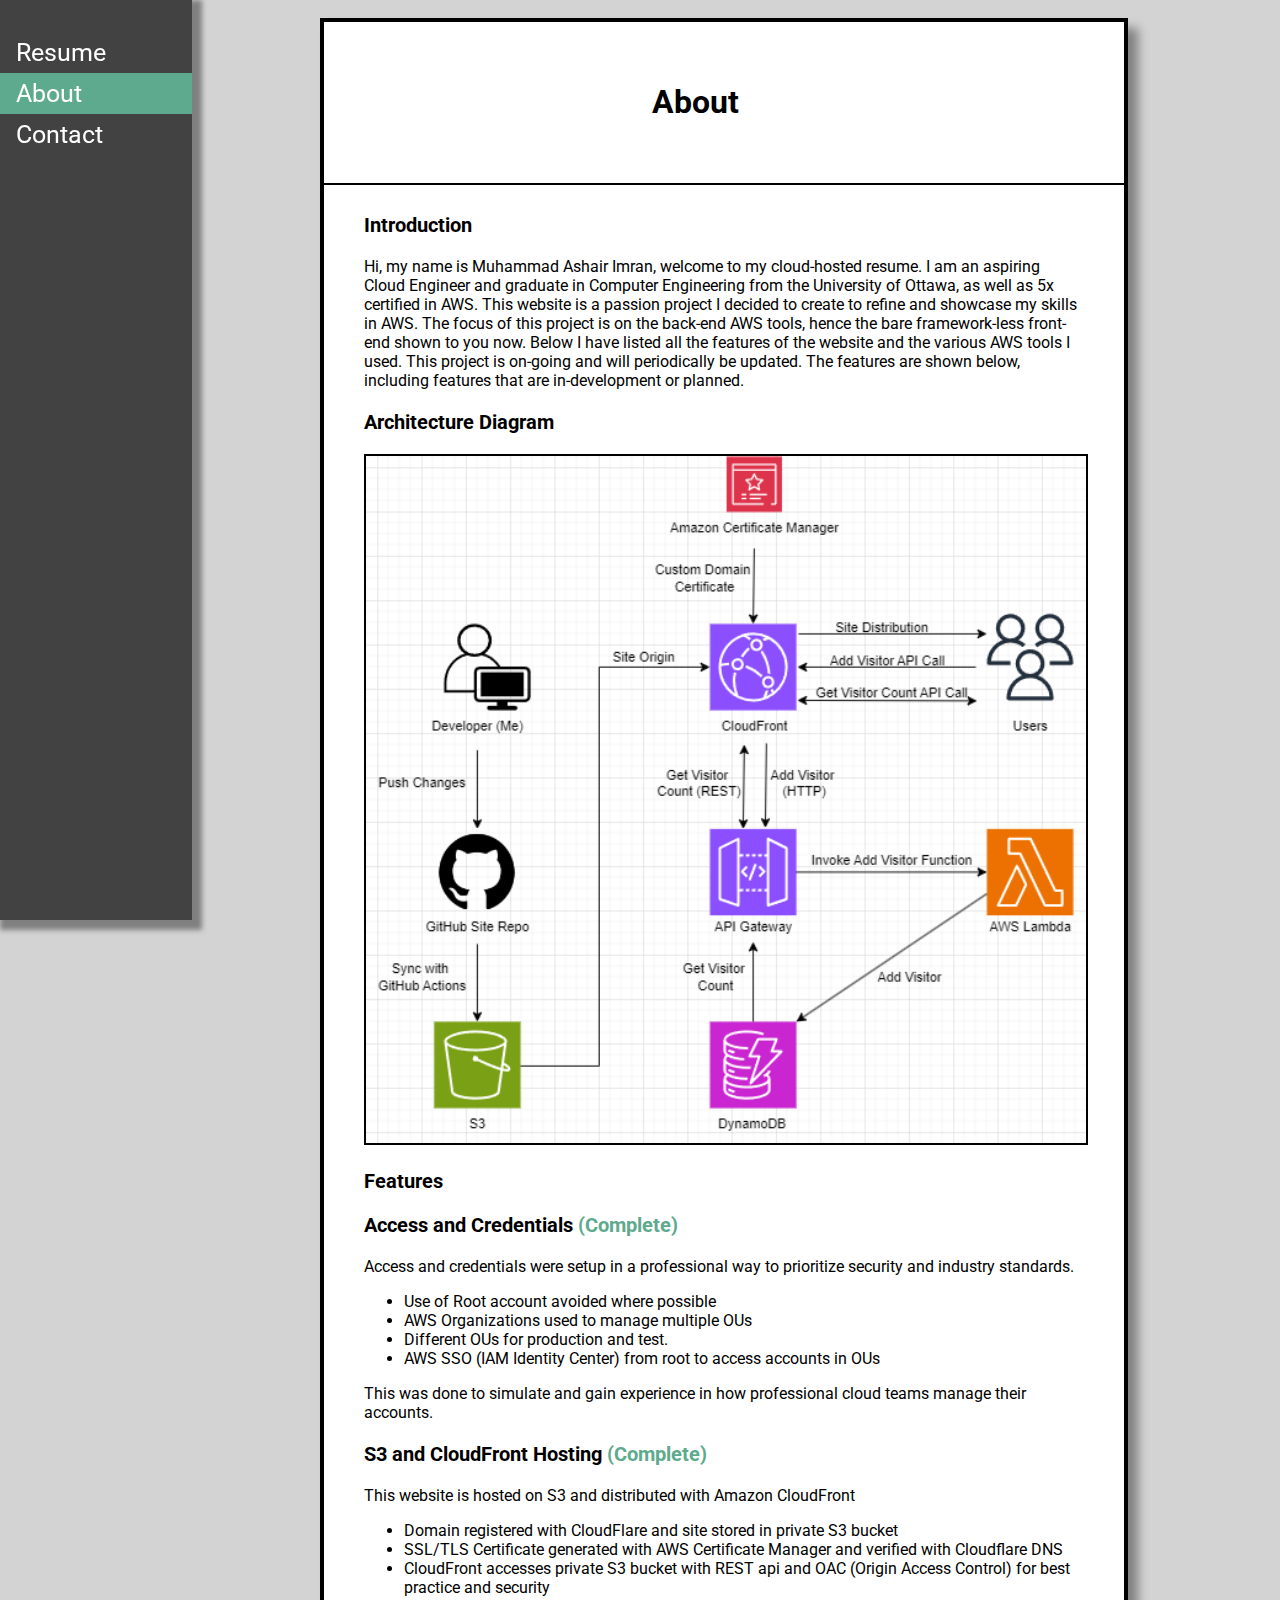
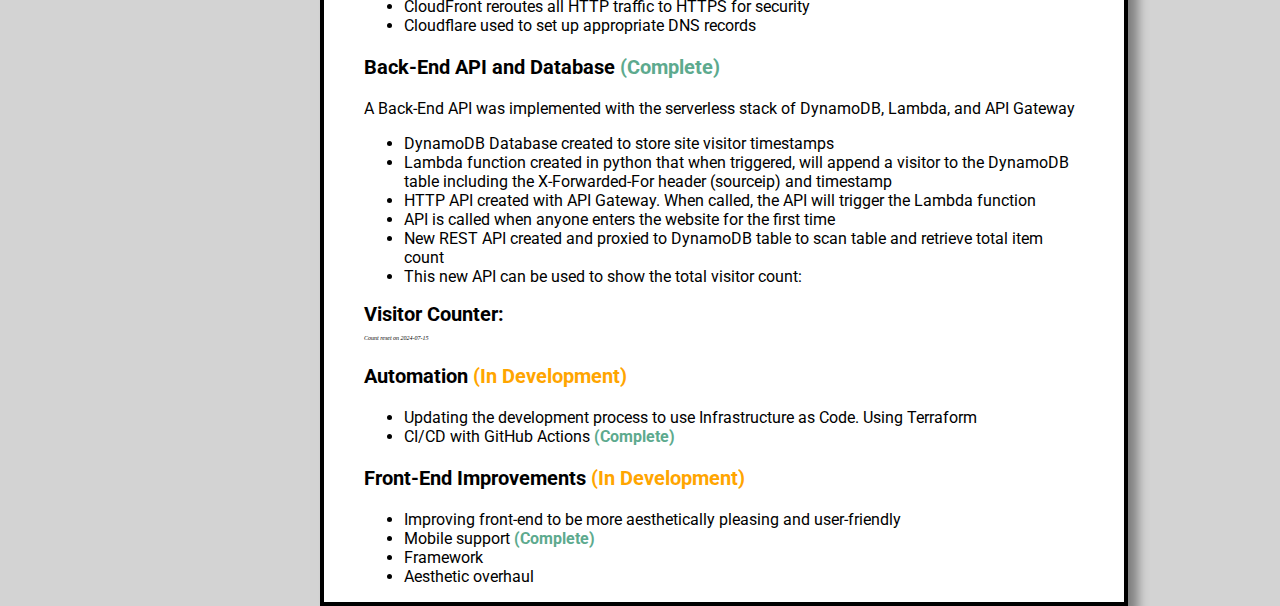
==== about/index.html @ 697798ec "Update index.html" ====
<!DOCTYPE html>
<!--[if lt IE 7]>      <html class="no-js lt-ie9 lt-ie8 lt-ie7"> <![endif]-->
<!--[if IE 7]>         <html class="no-js lt-ie9 lt-ie8"> <![endif]-->
<!--[if IE 8]>         <html class="no-js lt-ie9"> <![endif]-->
<!--[if gt IE 8]>      <html class="no-js"> <!--<![endif]-->
<html>

<head>
    <meta charset="utf-8">
    <meta http-equiv="X-UA-Compatible" content="IE=edge">
    <title> Ashair Imran - Cloud Resume</title>
    <meta name="description" content="">
    <meta name="viewport" content="width=device-width, initial-scale=1">
    <link rel="stylesheet" href="../style.css">
    <link rel="preconnect" href="https://fonts.googleapis.com">
    <link rel="preconnect" href="https://fonts.gstatic.com" crossorigin>
    <link
        href="https://fonts.googleapis.com/css2?family=Roboto:ital,wght@0,100;0,300;0,400;0,500;0,700;0,900;1,100;1,300;1,400;1,500;1,700;1,900&display=swap"
        rel="stylesheet">

</head>

<body onload="retrieveCount()">
    <button class="openbtn" onclick="openNav()">☰</button>

    <div id="mySidebar" class="sidenav">
        <a href="javascript:void(0)" class="closebtn" onclick="closeNav()">×</a>
        <a id="homeButton" href="../#home" style="color:white">Resume</a>
        <a id="aboutButton" class="active" style="color:white">About</a>
        <a id="contactButton" href="../contact/index.html" style="color:white">Contact</a>
    </div>

    <div id="about" class="navcontent">



        <div class="stuff">
            <div id="headerabout">
                <div style="padding-left: 40%;">
                    <h1>About</h1>
                </div>

            </div>
            <div id="content" style="margin-top:-4%">
                <p class="head"><b>Introduction</b></p>

                <p>
                    Hi, my name is Muhammad Ashair Imran, welcome to my cloud-hosted resume. I am an aspiring Cloud
                    Engineer and graduate in Computer Engineering from the University of Ottawa, as well as 5x certified
                    in AWS. This website is a passion project I decided to create to refine and showcase my skills in
                    AWS. The focus of this project is on the back-end AWS tools, hence the bare framework-less front-end
                    shown to you now. Below I have listed all the features of the website and the various AWS tools I
                    used. This project is on-going and will periodically be updated. The features are shown below,
                    including features that are in-development or planned.
                </p>
                <p class="head"><b>Architecture Diagram</b></p>
                <img src="/images/diagram.png" style="width:100%;height:100%;float:center;border:2px solid black;">

                <p class="head"><b>Features</b></p>

                <p class="head"><b>Access and Credentials</b><b style="color:#5daa8e"> (Complete)</b></p>

                <p>
                    Access and credentials were setup in a professional way to prioritize security and industry
                    standards.
                <ul>
                    <li>
                        Use of Root account avoided where possible
                    </li>
                    <li>
                        AWS Organizations used to manage multiple OUs
                    </li>

                    <li>
                        Different OUs for production and test.
                    </li>
                    <li>
                        AWS SSO (IAM Identity Center) from root to access accounts in OUs
                    </li>
                </ul>
                <p>
                    This was done to simulate and gain experience in how professional cloud teams manage their accounts.
                </p>
                </p>
                <p class="head"><b>S3 and CloudFront Hosting</b> <b style="color:#5daa8e">(Complete)</b></p>

                <p>
                    This website is hosted on S3 and distributed with Amazon CloudFront
                <ul>
                    <li>
                        Domain registered with CloudFlare and site stored in private S3 bucket
                    </li>
                    <li>
                        SSL/TLS Certificate generated with AWS Certificate Manager and verified with Cloudflare DNS
                    </li>
                    <li>
                        CloudFront accesses private S3 bucket with REST api and OAC (Origin Access Control) for best
                        practice and security
                    </li>
                    <li>
                        CloudFront reroutes all HTTP traffic to HTTPS for security
                    </li>
                    <li>
                        Cloudflare used to set up appropriate DNS records
                    </li>
                </ul>
                </p>
                <p class="head"><b>Back-End API and Database</b> <b style="color:#5daa8e">(Complete)</b></p>

                <p>
                    A Back-End API was implemented with the serverless stack of DynamoDB, Lambda, and API Gateway
                <ul>
                    <li>DynamoDB Database created to store site visitor timestamps</li>
                    <li>Lambda function created in python that when triggered, will append a visitor to the DynamoDB
                        table including the X-Forwarded-For header (sourceip) and timestamp</li>
                    <li>HTTP API created with API Gateway. When called, the API will trigger the Lambda function</li>
                    <li>API is called when anyone enters the website for the first time</li>
                    <li>New REST API created and proxied to DynamoDB table to scan table and retrieve total item count
                    </li>
                    <li>This new API can be used to show the total visitor count:</li>
                    
                </ul>

                <b class="head">Visitor Counter: </b><b class="head" id="response" style="color:red"></b>
                <br><a><i style="font-size:6px">Count reset on 2024-07-15</i></a>

                </p>
                <p class="head"><b>Automation </b><b style="color:orange">(In Development)</b></p>
                <p>
                <ul>
                    <li>
                        Updating the development process to use Infrastructure as Code. Using Terraform
                    </li>
                    <li>
                        CI/CD with GitHub Actions <b style="color:#5daa8e"> (Complete) </b>
                    </li>
                </ul>
                </p>
                <p class="head"><b>Front-End Improvements </b><b style="color:orange">(In Development)</b></p>
                <p>
                <ul>
                    <li>
                        Improving front-end to be more aesthetically pleasing and user-friendly
                    </li>
                    <li>
                        Mobile support <b style="color:#5daa8e"> (Complete) </b>
                    </li>
                    <li>
                        Framework
                    </li>
                    <li>
                        Aesthetic overhaul
                    </li>
                </ul>
                </p>
            </div>
        </div>

    </div>


    <script src="" async defer></script>
</body>

</html>
<script src="../scripts.js"></script>
---- style.css ----
html {
   max-width: 800px;
   margin: auto;
   /*margin-top: 20px; */
   background-color: #d3d3d3;

 }


 body {
margin: auto;
 }

 #header {
   height: 25%;
   width: 90%;

   padding-top: 5%;
   padding-left: 5%;
   padding-right: 5%;

   z-index: 1;
 }

 #headerabout {
   height: 25%;
   width: 90%;
   padding-top: 5%;
   padding-left: 5%;
   padding-right: 5%;
   padding-bottom: 5%;
   z-index: 1;
   border-bottom: 2px solid black;
 }

 #content {
   height: 25%;
   width: 90%;
   padding-top: 5%;
   padding-left: 5%;
   padding-right: 5%;
   z-index: 1
 }

 #title {
   margin-left: 3%;
 }

 #footer {
   height: 50px;
   width: 100%;
   background-color: #ffcccc;
   clear: both;
   position: relative;
 }


 @media screen and (min-width:901px) {
   .stuff {
     width: 100%;
     border: 4px solid black;
     background-color: white;
     box-shadow: 10px 10px 10px grey;
     margin-left: 10%;
   }

   .sidenav {
     height: 100%;
     /* Full-height: remove this if you want "auto" height */
     width: 15% !important;
     /* Set the width of the sidebar */
     position: fixed;
     /* Fixed Sidebar (stay in place on scroll) */
     z-index: 1;
     /* Stay on top */
     top: 0;
     left: 0;
     background-color: rgb(66, 66, 66);
     overflow-x: hidden;
     /* Disable horizontal scroll */
     padding-top: 20px;
     font-family: 'Roboto';
     box-shadow: 5px 5px 5px 5px grey;
   }

   .sidenav a {
     padding: 6px 8px 6px 16px;
     text-decoration: none;
     font-size: 25px;
     color: #818181;
     display: block;
   }

   .sidenav a:hover {
     color: #f1f1f1;
   }

   .openbtn {
     background: transparent;
     border: none !important;
     font-size: 0;
     visibility: hidden;
     cursor: pointer;
   }

   .sidenav .closebtn {
    background: transparent;
    border: none !important;
    font-size: 0;
    visibility: hidden;
    cursor: pointer;
  }

 }


 @media screen and (max-width:900px) {
   .stuff {
     width: 100%;
     border: 4px solid black;
     background-color: white;
     box-shadow: 10px 10px 10px grey;
   }

   .sidenav {
     height: 100%;
     /* Full-height: remove this if you want "auto" height */
     width: 0%;
     z-index: 1;
     position:fixed;
     top: 0;
     left: 0;
     background-color: rgb(66, 66, 66);
     overflow-x: hidden;
     transition: 0.5s;
     padding-top: 60px;
     font-family: 'Roboto';

   }

   .sidenav a {
     padding: 8px 8px 8px 32px;
     text-decoration: none;
     font-size: 25px;
     color: #818181;
     display: block;
     transition: 0.3s;
   }

   .sidenav a:hover {
     color: #f1f1f1;
   }

   .sidenav .closebtn {
     position: absolute;
     top: 0;
     right: 25px;
     font-size: 36px;
     margin-left: 50px;
   }

   .openbtn {
     font-size: 20px;
     cursor: pointer;
     background-color: rgb(66, 66, 66);
     color: white;
     padding: 10px 15px;
     border: none;
     /*margin-left: -6.2%;
     /*margin-top: -2.5%;*/
     position:fixed;
     top: 0;
     left: 0;
   }

   .openbtn:hover {
     background-color: #444;
   }

   #main {
     transition: margin-left .5s;
     padding: 16px;
   }
 }



 p,
 b,
 li,
 h1 {
   font-family: 'Roboto';
 }

 .head {
   font-size: 20px;

 }

 #name {
   float: right;
   margin-top: 10px;
   margin-right: 4%;
 }

 a {
   color: black;
   text-decoration: none;
 }

 @media only screen and (max-width: 900px) {
   .left {
     display: none;
   }
 }

 .active {
   background-color: #5daa8e;
   color: white;
   font: 'Roboto';
 }





 .roboto-thin {
   font-family: "Roboto", sans-serif;
   font-weight: 100;
   font-style: normal;
 }

 .roboto-light {
   font-family: "Roboto", sans-serif;
   font-weight: 300;
   font-style: normal;
 }

 .roboto-regular {
   font-family: "Roboto", sans-serif;
   font-weight: 400;
   font-style: normal;
 }

 .roboto-medium {
   font-family: "Roboto", sans-serif;
   font-weight: 500;
   font-style: normal;
 }

 .roboto-bold {
   font-family: "Roboto", sans-serif;
   font-weight: 700;
   font-style: normal;
 }

 .roboto-black {
   font-family: "Roboto", sans-serif;
   font-weight: 900;
   font-style: normal;
 }

 .roboto-thin-italic {
   font-family: "Roboto", sans-serif;
   font-weight: 100;
   font-style: italic;
 }

 .roboto-light-italic {
   font-family: "Roboto", sans-serif;
   font-weight: 300;
   font-style: italic;
 }

 .roboto-regular-italic {
   font-family: "Roboto", sans-serif;
   font-weight: 400;
   font-style: italic;
 }

 .roboto-medium-italic {
   font-family: "Roboto", sans-serif;
   font-weight: 500;
   font-style: italic;
 }

 .roboto-bold-italic {
   font-family: "Roboto", sans-serif;
   font-weight: 700;
   font-style: italic;
 }

 .roboto-black-italic {
   font-family: "Roboto", sans-serif;
   font-weight: 900;
   font-style: italic;
 }
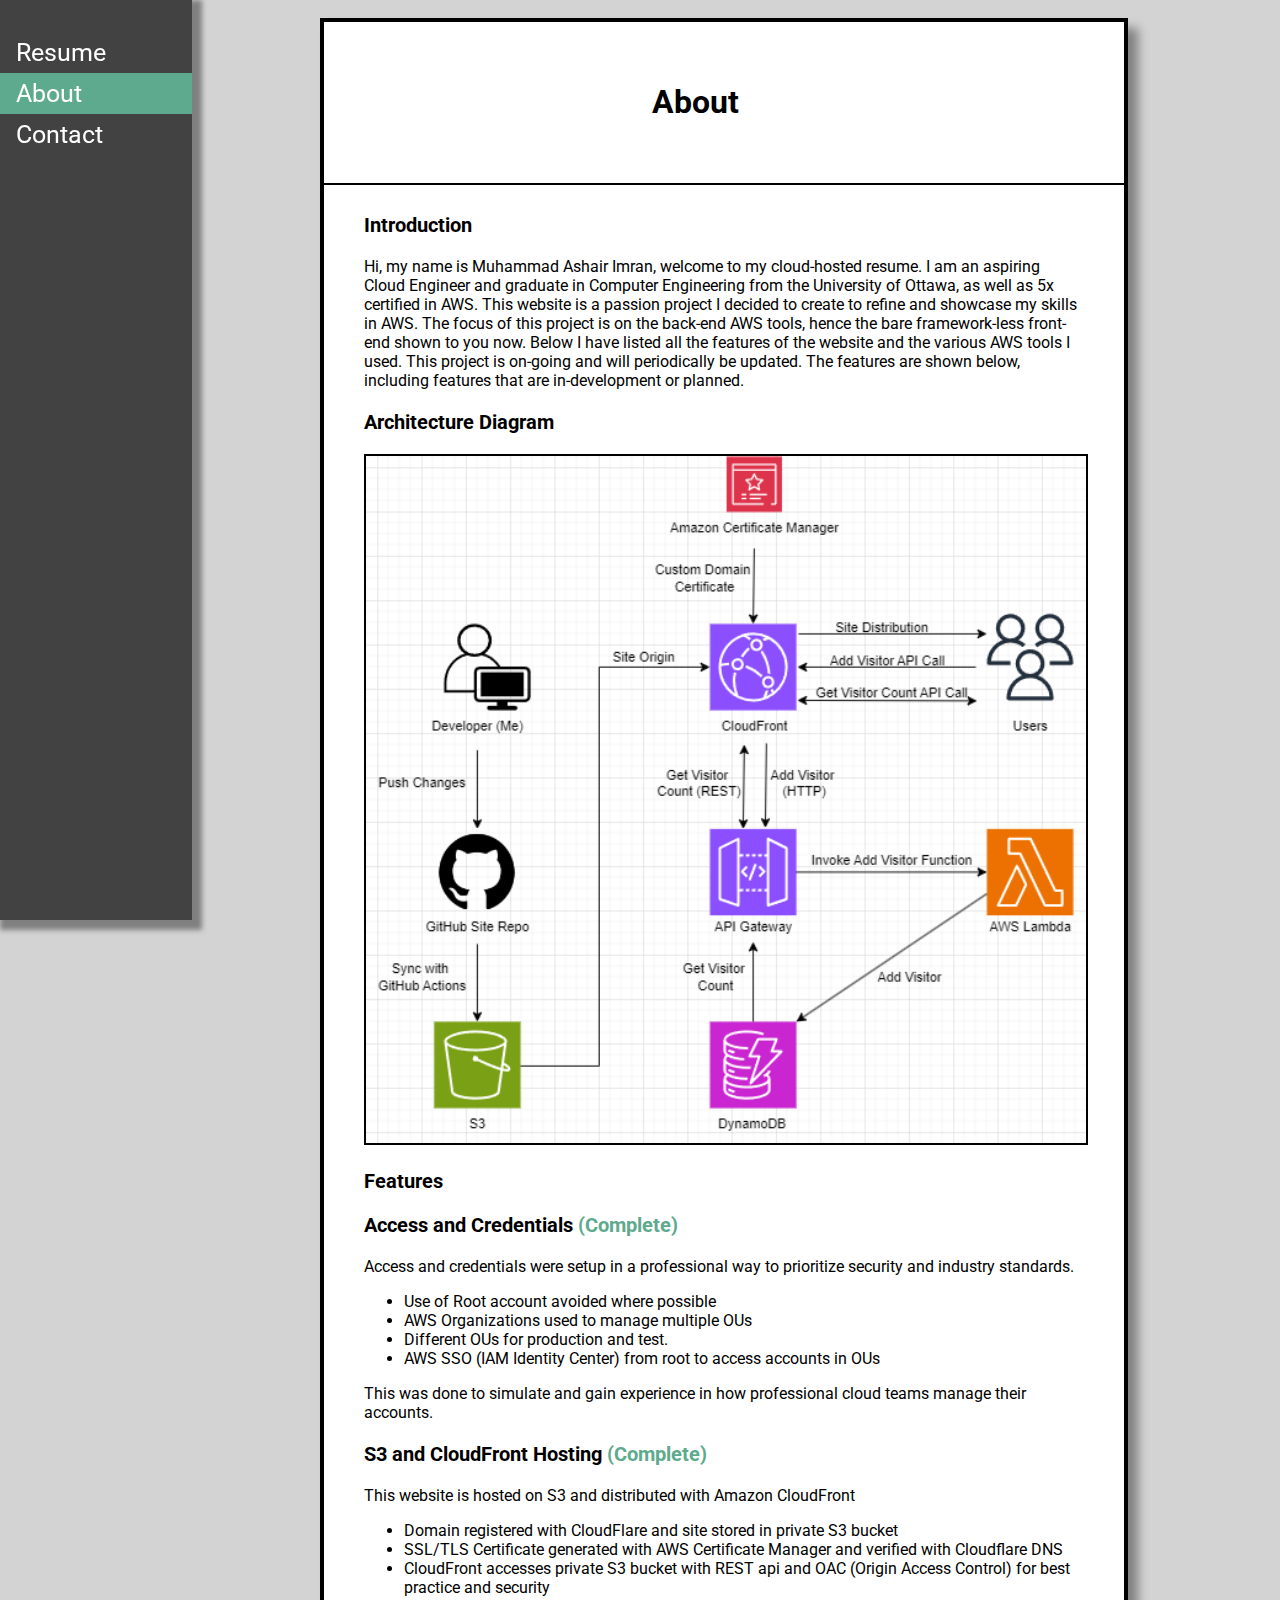
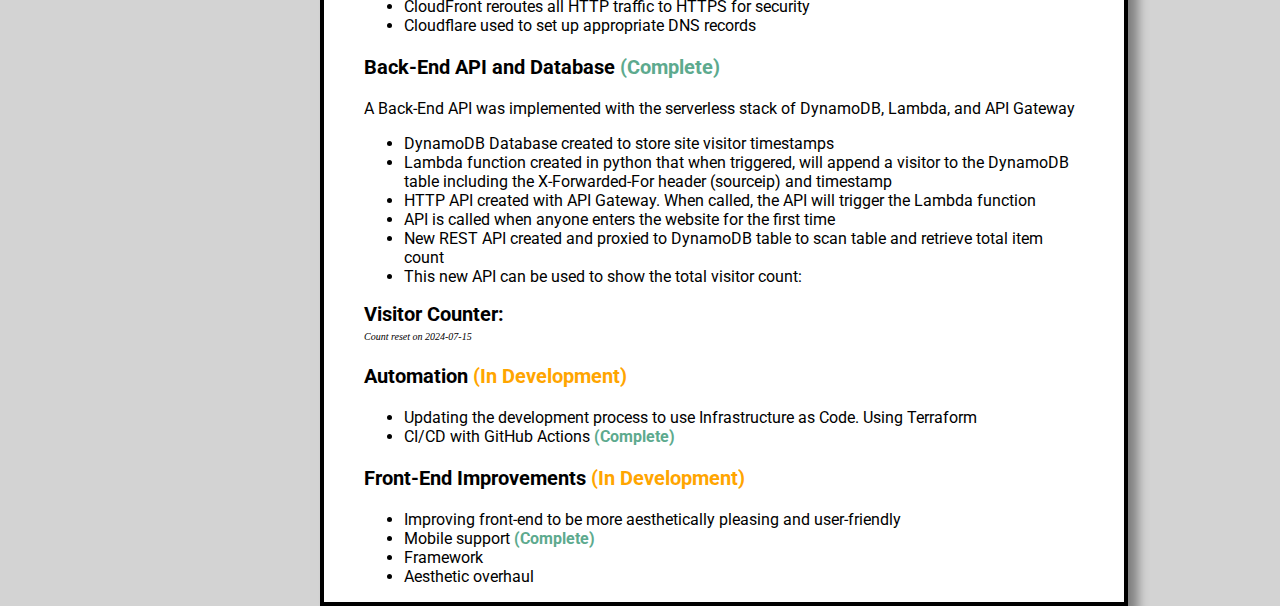
==== commit fb17fe70: "Update index.html" ====
--- a/about/index.html
+++ b/about/index.html
@@ -122,7 +122,7 @@
                 </ul>
 
                 <b class="head">Visitor Counter: </b><b class="head" id="response" style="color:red"></b>
-                <br><a><i style="font-size:6px">Count reset on 2024-07-15</i></a>
+                <br><a><i style="font-size:10px">Count reset on 2024-07-15</i></a>
 
                 </p>
                 <p class="head"><b>Automation </b><b style="color:orange">(In Development)</b></p>
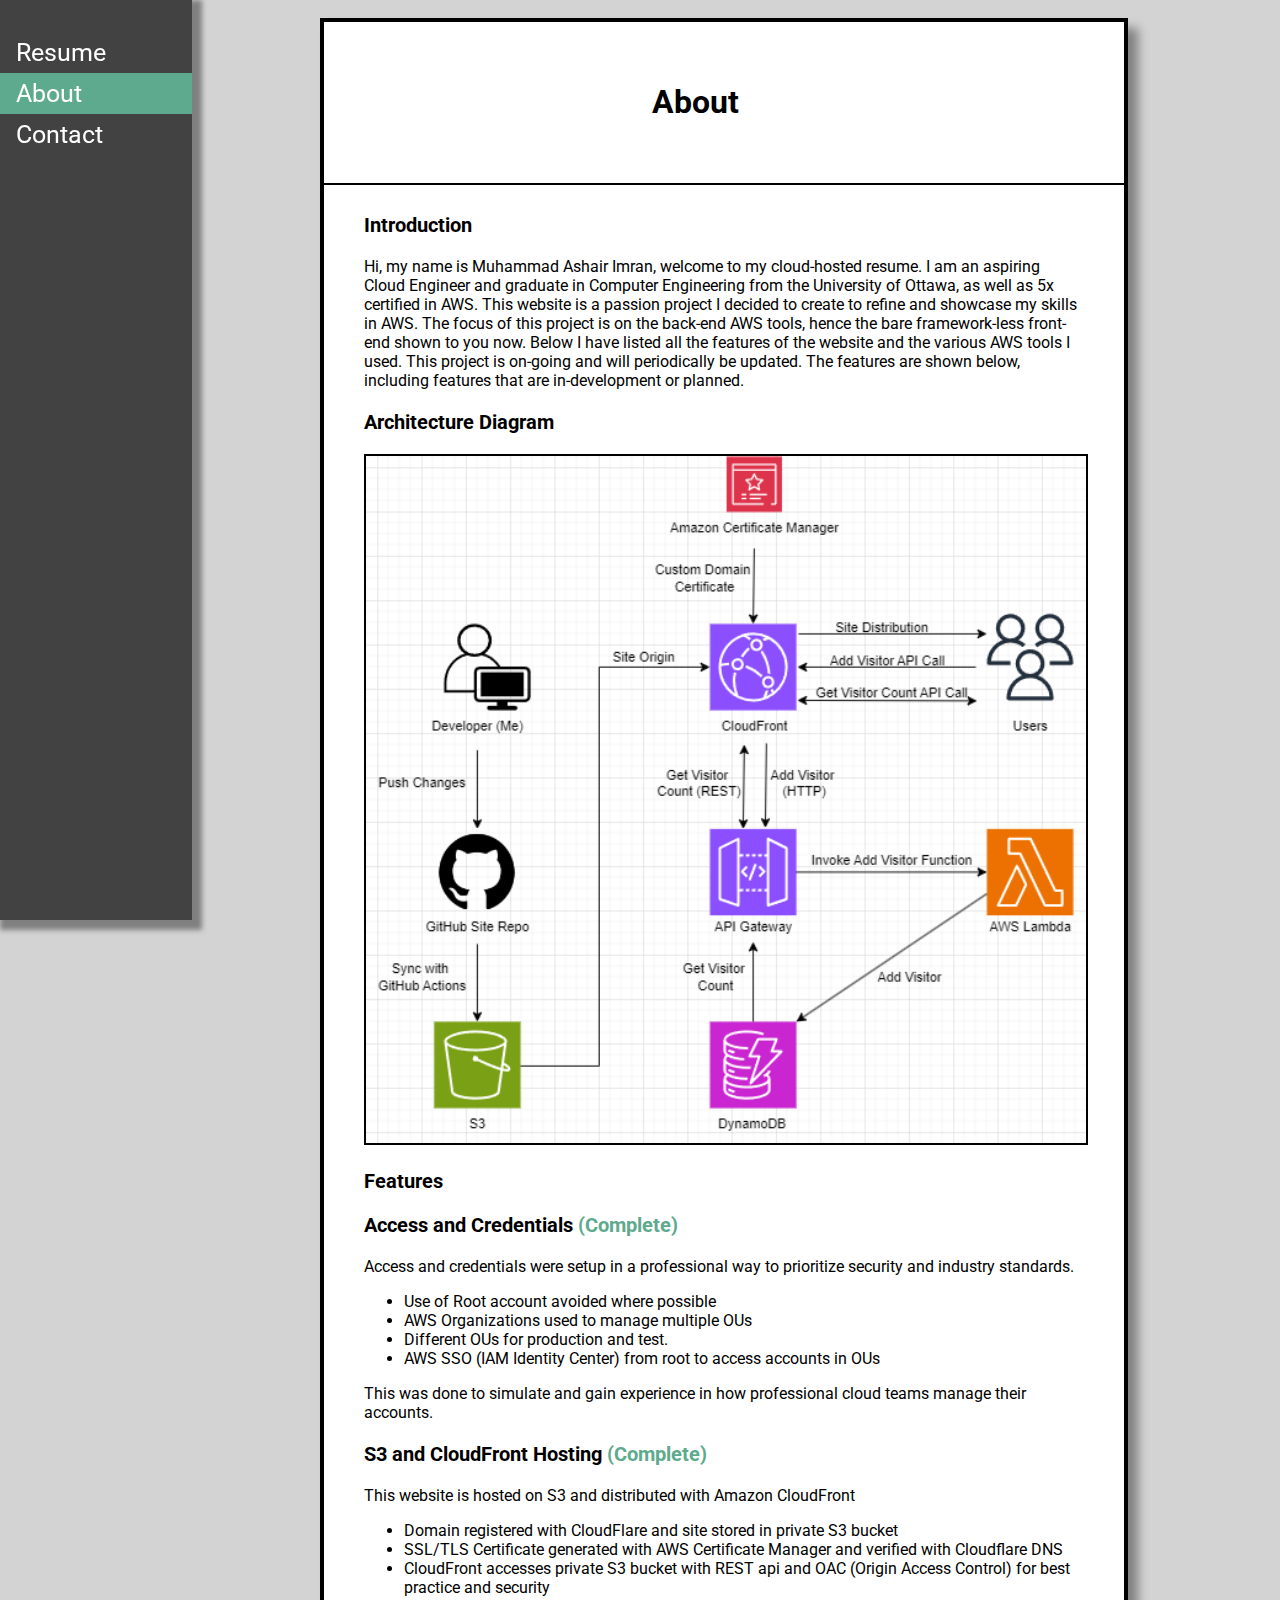
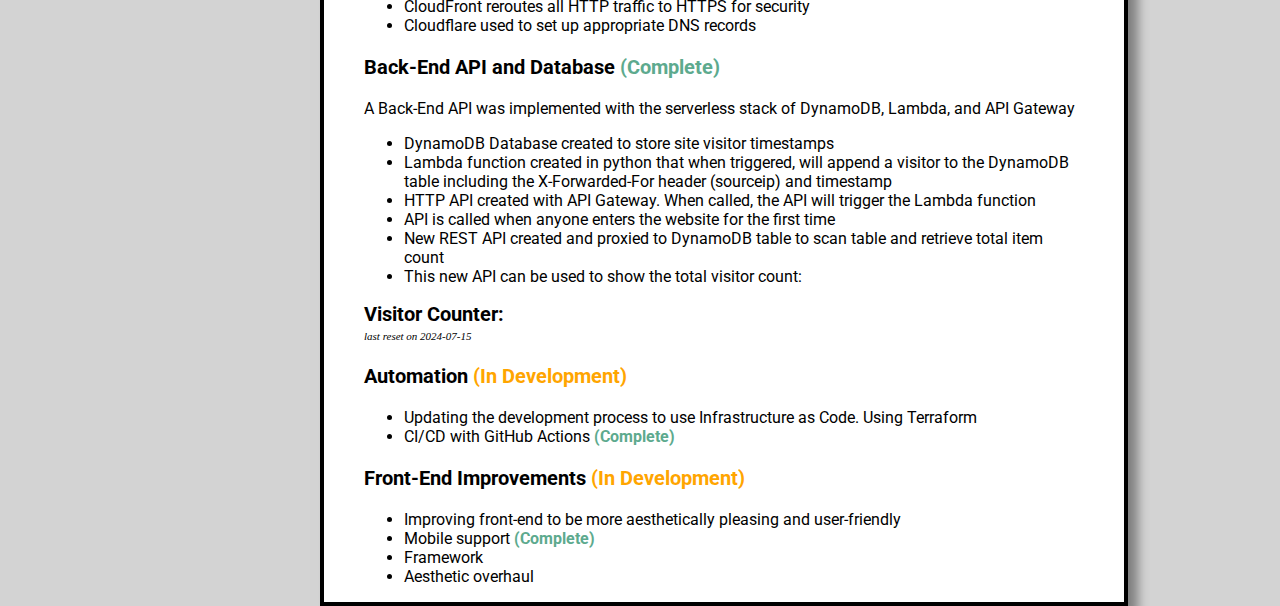
==== commit d48772b1: "Update index.html" ====
--- a/about/index.html
+++ b/about/index.html
@@ -122,7 +122,7 @@
                 </ul>
 
                 <b class="head">Visitor Counter: </b><b class="head" id="response" style="color:red"></b>
-                <br><a><i style="font-size:10px">Count reset on 2024-07-15</i></a>
+                <br><a><i style="font-size:11px">last reset on 2024-07-15</i></a>
 
                 </p>
                 <p class="head"><b>Automation </b><b style="color:orange">(In Development)</b></p>
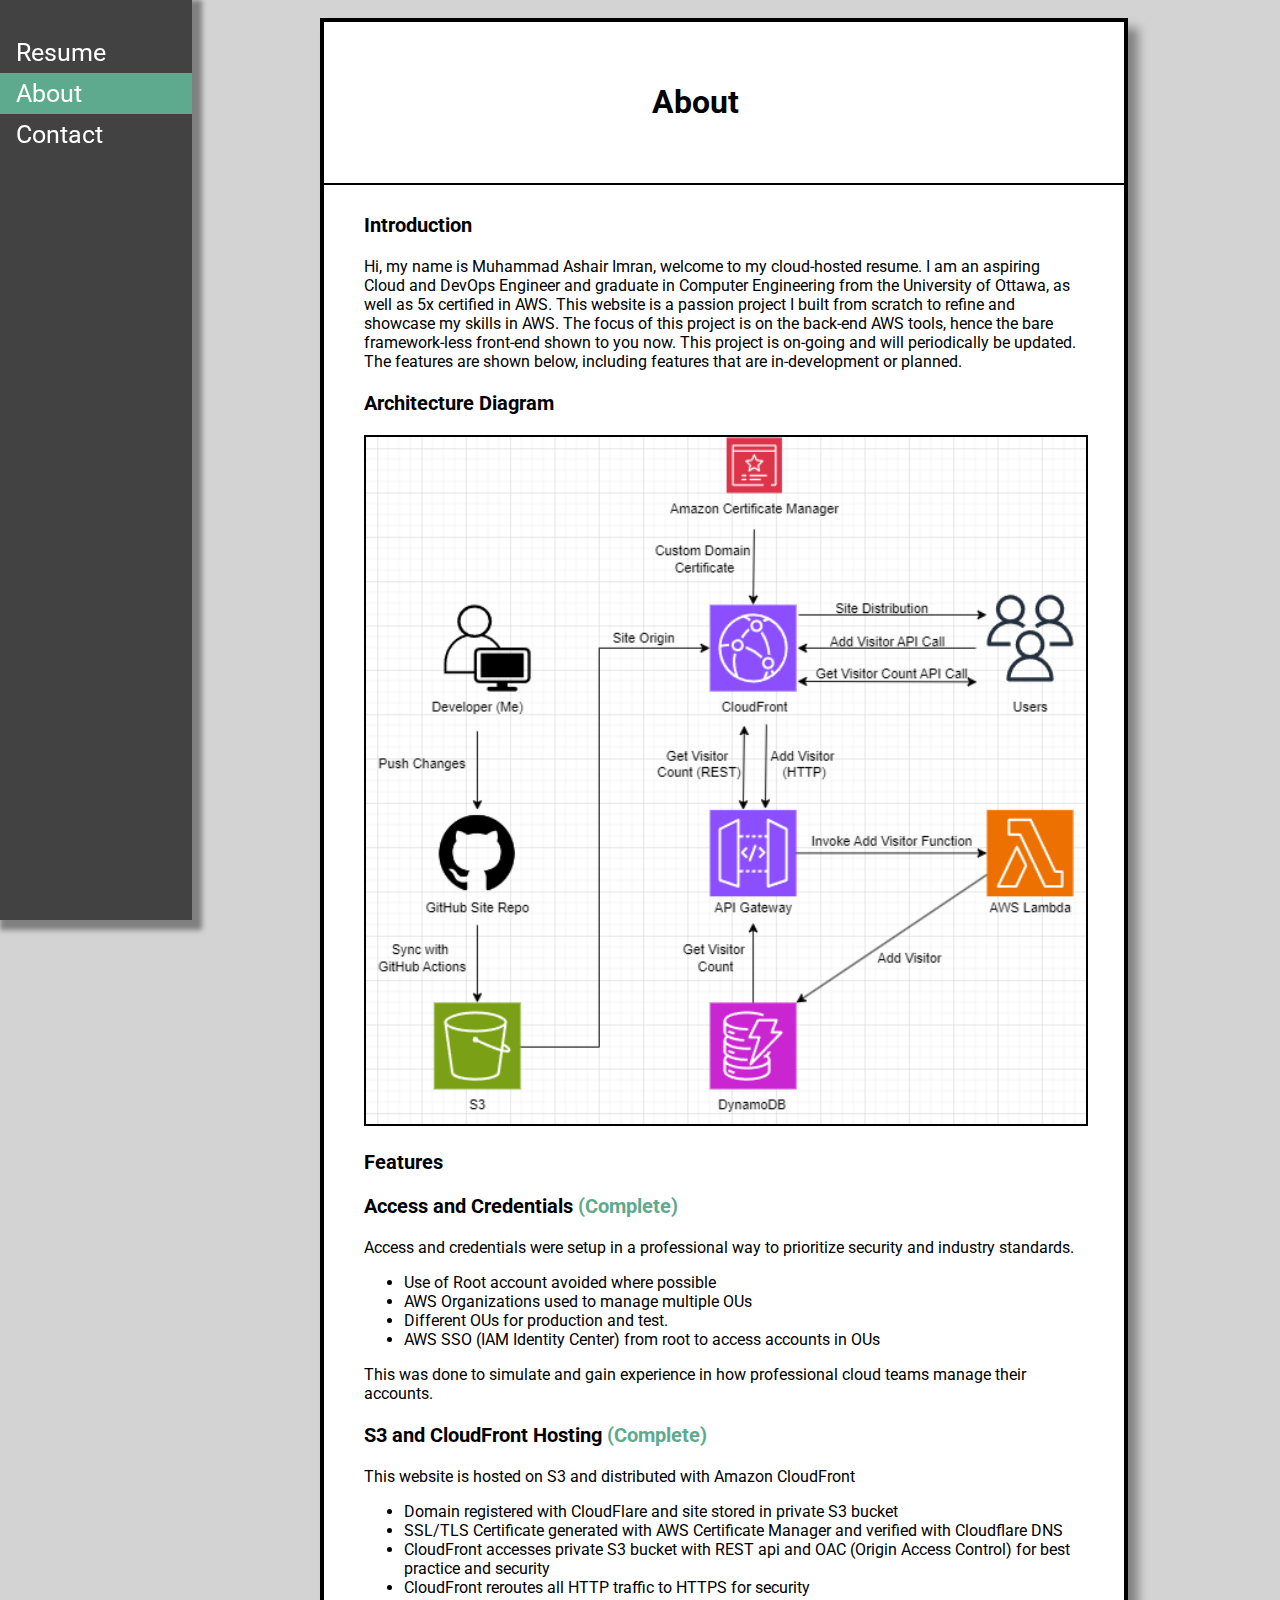
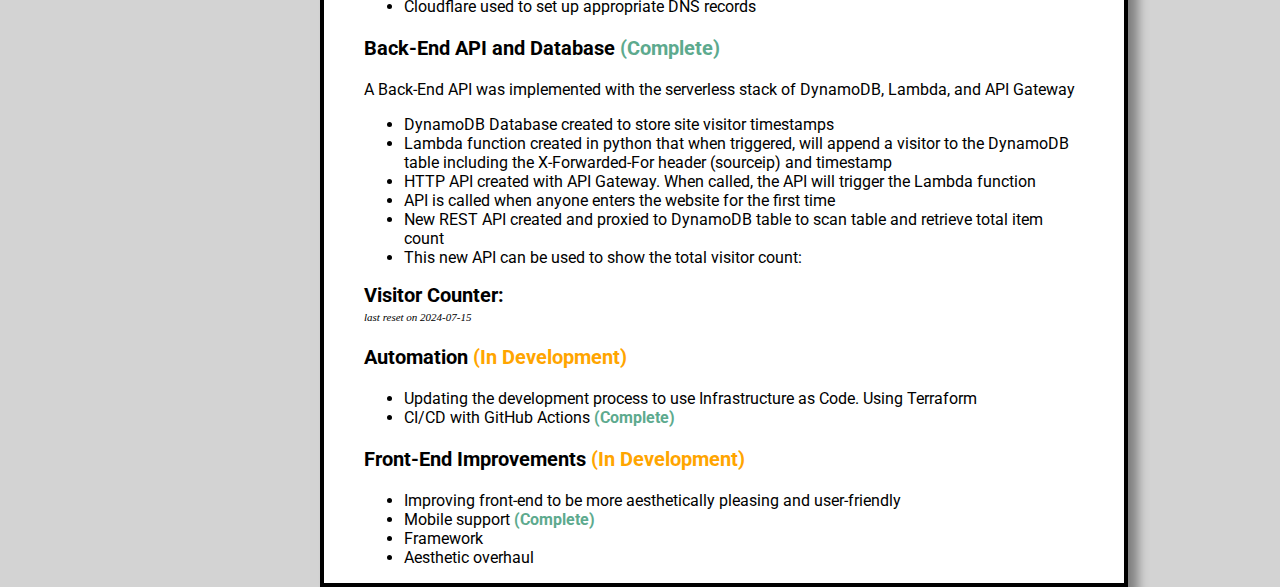
==== commit a84c6e79: "Update index.html" ====
--- a/about/index.html
+++ b/about/index.html
@@ -45,12 +45,11 @@
                 <p class="head"><b>Introduction</b></p>
 
                 <p>
-                    Hi, my name is Muhammad Ashair Imran, welcome to my cloud-hosted resume. I am an aspiring Cloud
+                    Hi, my name is Muhammad Ashair Imran, welcome to my cloud-hosted resume. I am an aspiring Cloud and DevOps 
                     Engineer and graduate in Computer Engineering from the University of Ottawa, as well as 5x certified
-                    in AWS. This website is a passion project I decided to create to refine and showcase my skills in
+                    in AWS. This website is a passion project I built from scratch to refine and showcase my skills in
                     AWS. The focus of this project is on the back-end AWS tools, hence the bare framework-less front-end
-                    shown to you now. Below I have listed all the features of the website and the various AWS tools I
-                    used. This project is on-going and will periodically be updated. The features are shown below,
+                    shown to you now. This project is on-going and will periodically be updated. The features are shown below,
                     including features that are in-development or planned.
                 </p>
                 <p class="head"><b>Architecture Diagram</b></p>
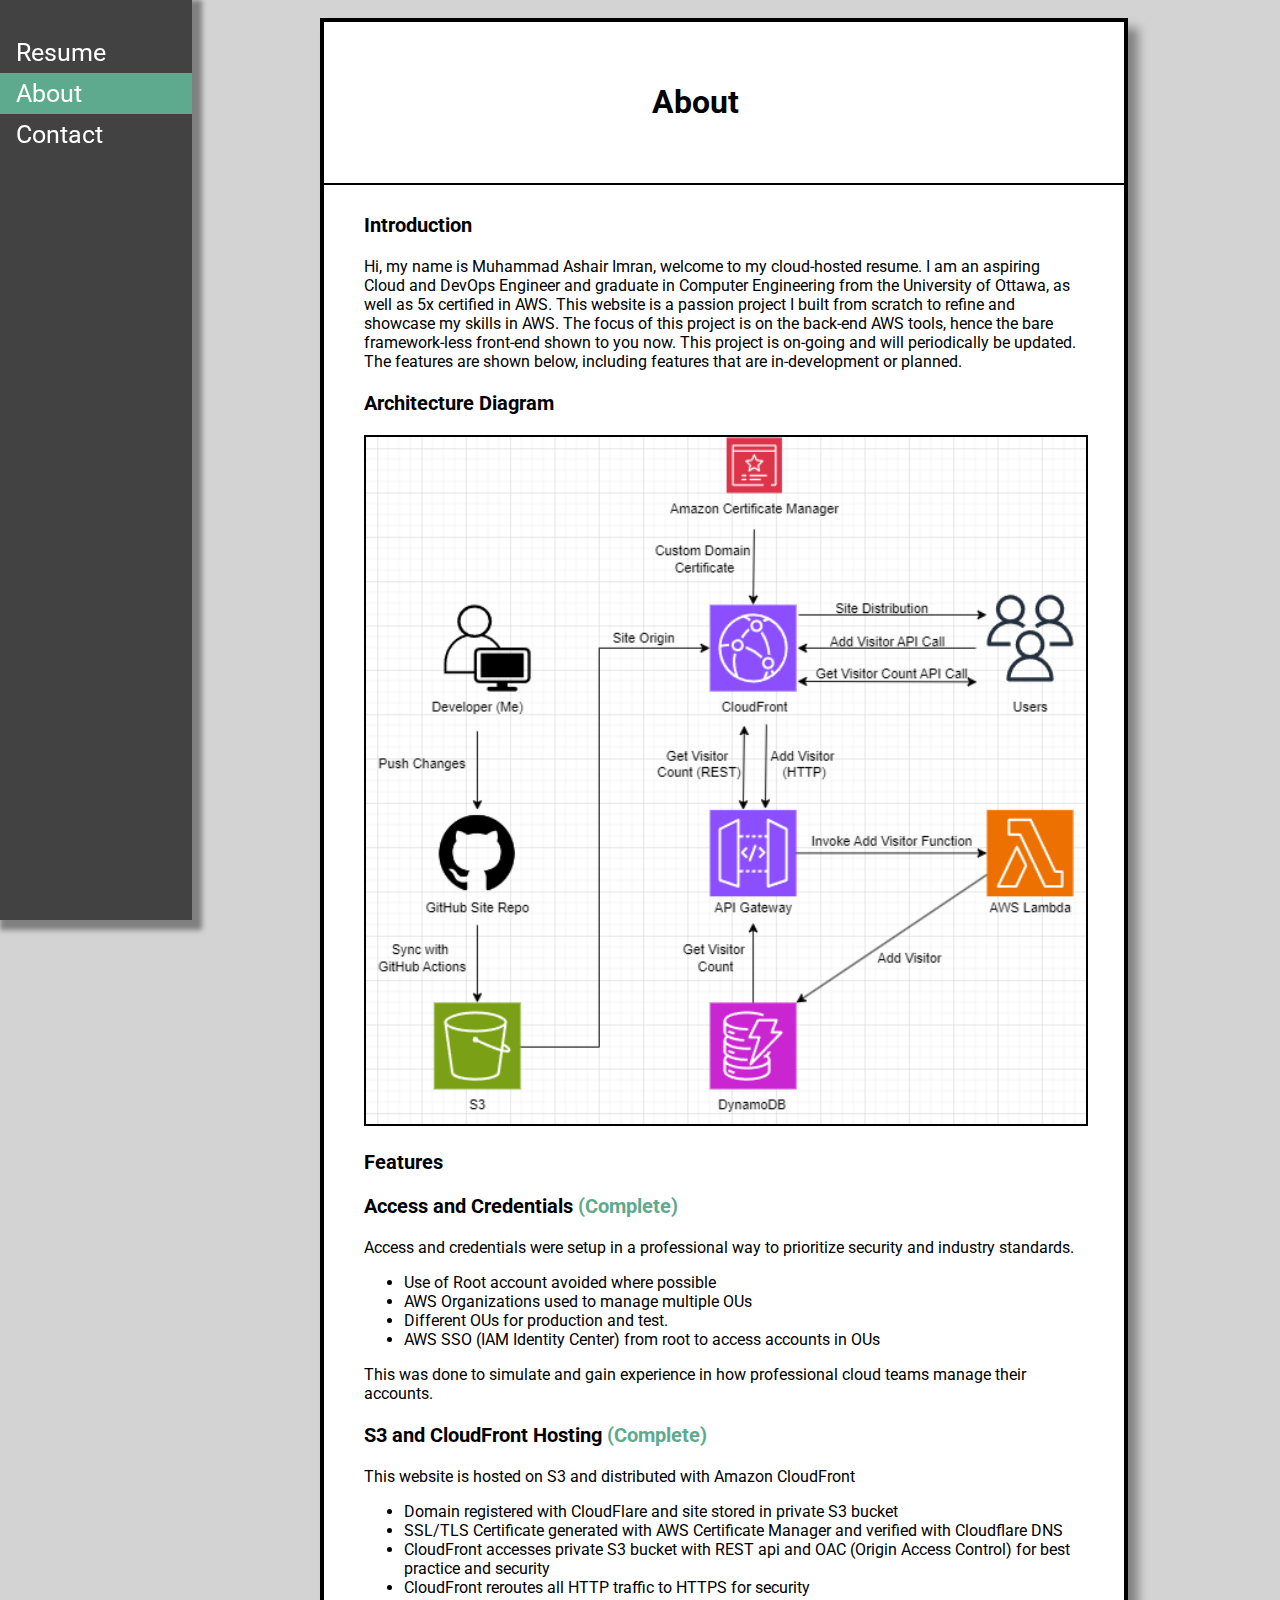
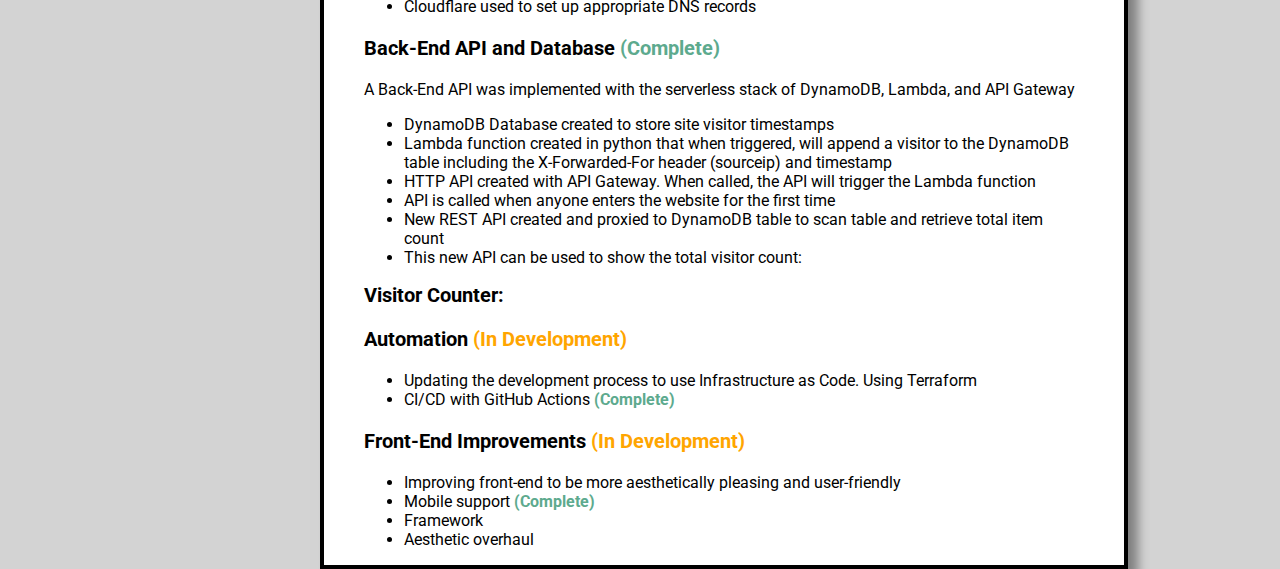
==== commit bce42561: "Update index.html" ====
--- a/about/index.html
+++ b/about/index.html
@@ -121,7 +121,7 @@
                 </ul>
 
                 <b class="head">Visitor Counter: </b><b class="head" id="response" style="color:red"></b>
-                <br><a><i style="font-size:11px">last reset on 2024-07-15</i></a>
+                
 
                 </p>
                 <p class="head"><b>Automation </b><b style="color:orange">(In Development)</b></p>
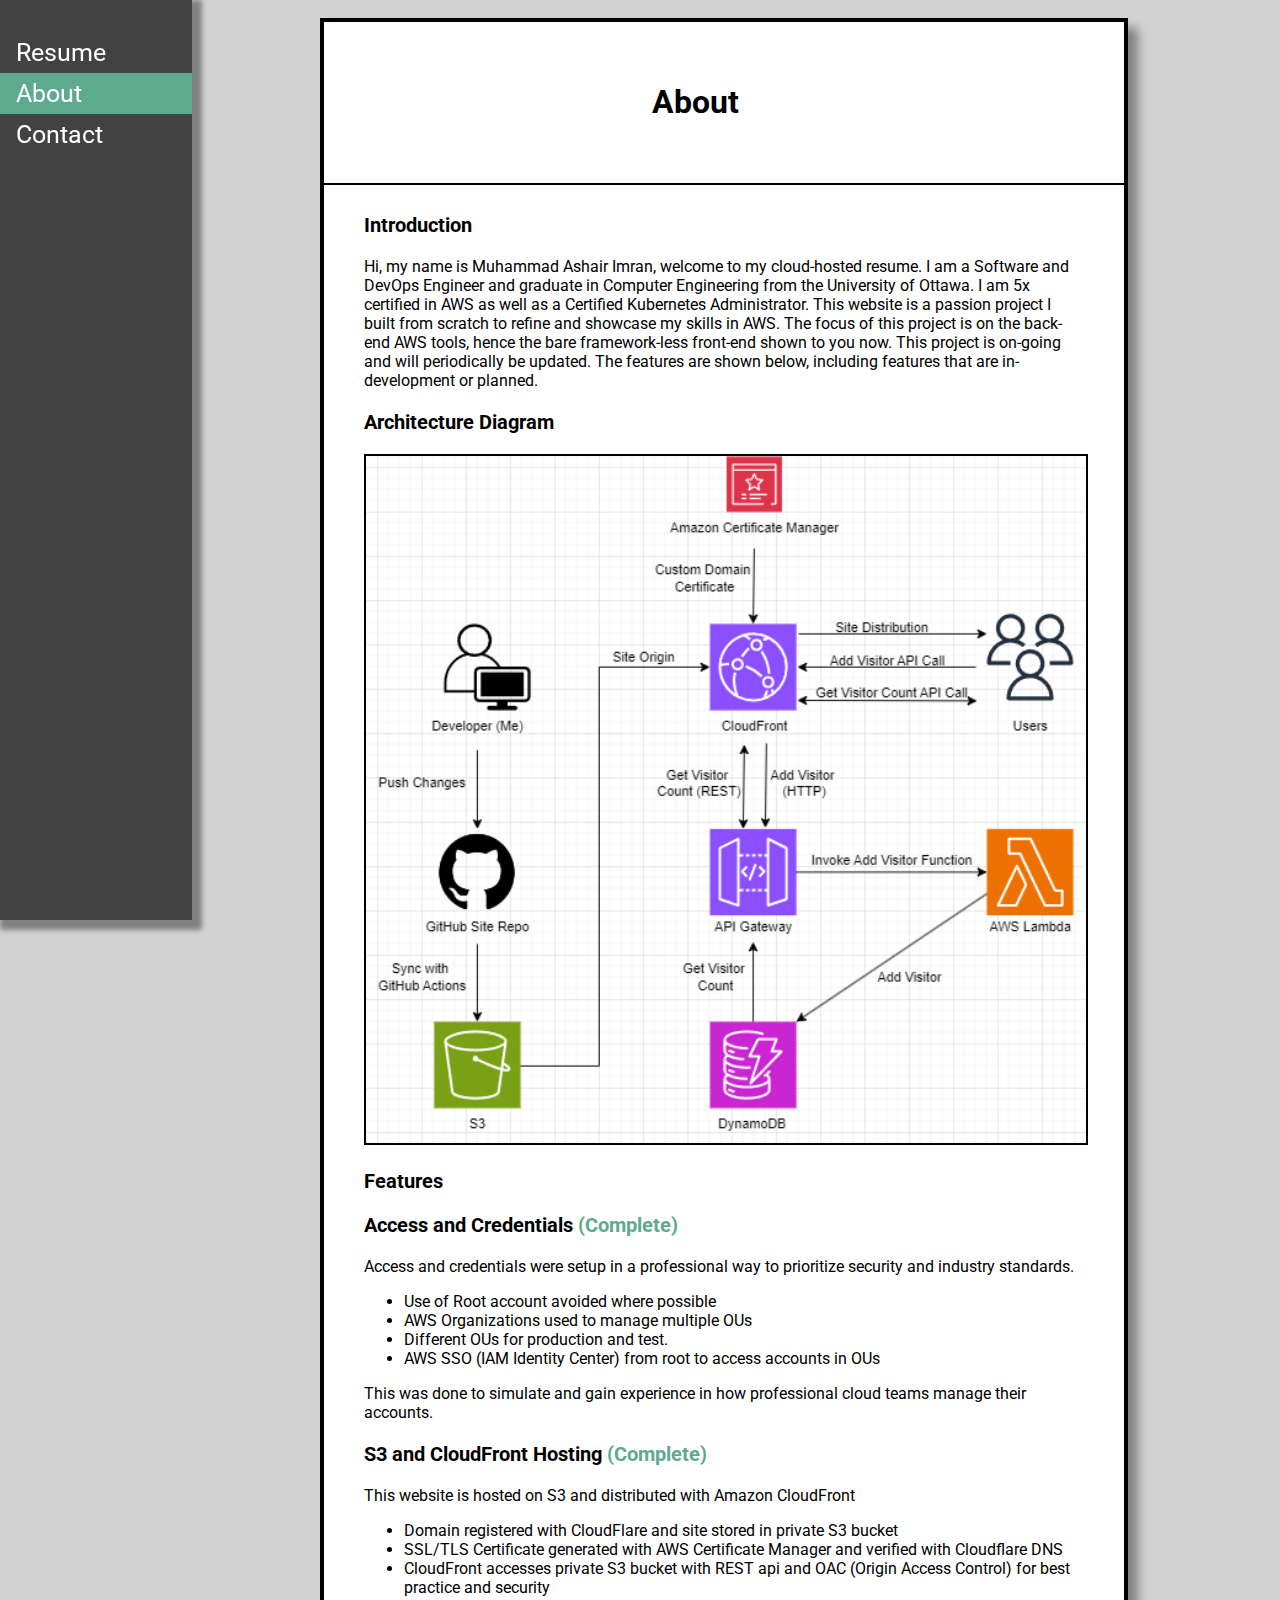
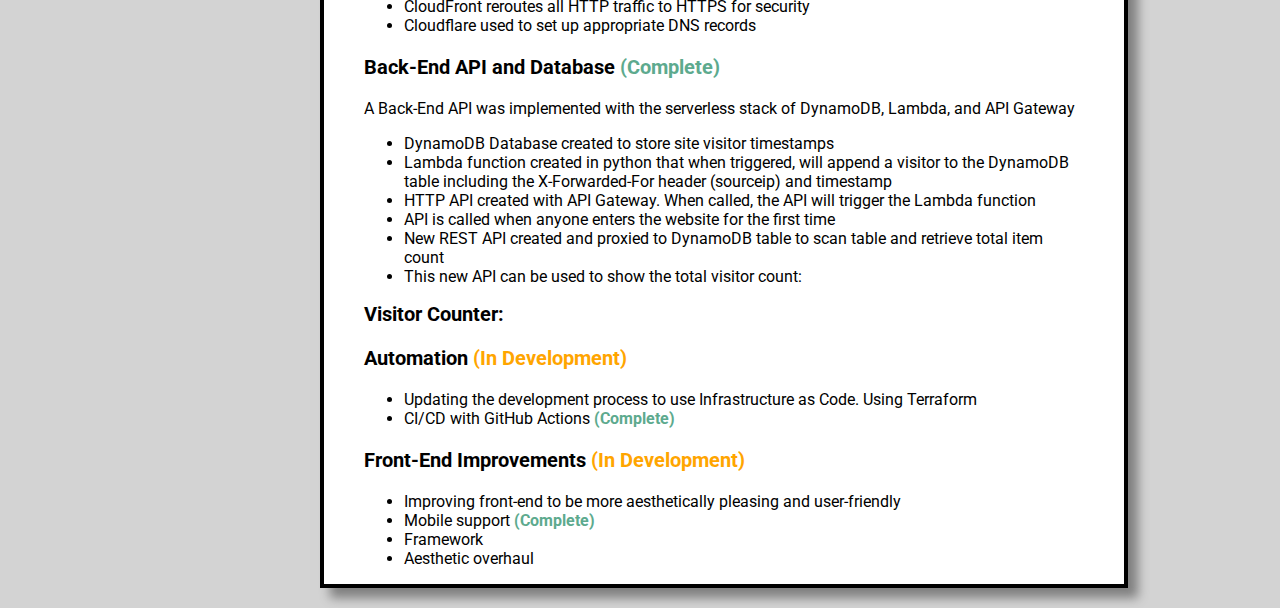
==== commit 676092ab: "New cert + Updated info" ====
--- a/about/index.html
+++ b/about/index.html
@@ -45,9 +45,9 @@
                 <p class="head"><b>Introduction</b></p>
 
                 <p>
-                    Hi, my name is Muhammad Ashair Imran, welcome to my cloud-hosted resume. I am an aspiring Cloud and DevOps 
-                    Engineer and graduate in Computer Engineering from the University of Ottawa, as well as 5x certified
-                    in AWS. This website is a passion project I built from scratch to refine and showcase my skills in
+                    Hi, my name is Muhammad Ashair Imran, welcome to my cloud-hosted resume. I am a Software and DevOps 
+                    Engineer and graduate in Computer Engineering from the University of Ottawa. I am 5x certified
+                    in AWS as well as a Certified Kubernetes Administrator. This website is a passion project I built from scratch to refine and showcase my skills in
                     AWS. The focus of this project is on the back-end AWS tools, hence the bare framework-less front-end
                     shown to you now. This project is on-going and will periodically be updated. The features are shown below,
                     including features that are in-development or planned.
--- a/style.css
+++ b/style.css
@@ -33,6 +33,7 @@
    border-bottom: 2px solid black;
  }
 
+
  #content {
    height: 25%;
    width: 90%;
@@ -54,6 +55,49 @@
    position: relative;
  }
 
+ .collapsible {
+  background-color:  white;
+  color: #000000;
+  cursor: pointer;
+  padding: 12px;
+  width: 100%;
+  outline: None;
+  text-align: left;
+  border: none;
+  font-size: 15px;
+  font-family: 'Roboto';
+  transition: all 0.5s ease;
+}
+.highlight, .collapsible:hover {
+  background-color: #5daa8e;
+}
+newButton {
+  color:red;
+}
+
+.collapsecontent {
+  padding: 0 18px;
+  background-color: white;
+  border-style:solid;
+  border-top:none;
+  border-width: 1px;
+  border-color: #000000;
+  max-height: 0;
+  overflow: hidden;
+  transition: max-height 0.2s ease-out;
+
+}
+.collapsible:after {
+  content: '\2B9F';
+  font-size: 13px;
+  color:black;
+  float: right;
+  margin-left: 5px;
+}
+
+.highlight:after {
+  content: "\2B9D"; 
+}
 
  @media screen and (min-width:901px) {
    .stuff {
@@ -62,6 +106,7 @@
      background-color: white;
      box-shadow: 10px 10px 10px grey;
      margin-left: 10%;
+     margin-bottom:20px;
    }
 
    .sidenav {
@@ -175,6 +220,7 @@
 
    .openbtn:hover {
      background-color: #444;
+     
    }
 
    #main {
@@ -203,6 +249,7 @@
    margin-right: 4%;
  }
 
+
  a {
    color: black;
    text-decoration: none;
@@ -221,7 +268,11 @@
  }
 
 
-
+ .highlight {
+  background-color: #5daa8e;
+
+  font: 'Roboto';
+}
 
 
  .roboto-thin {
